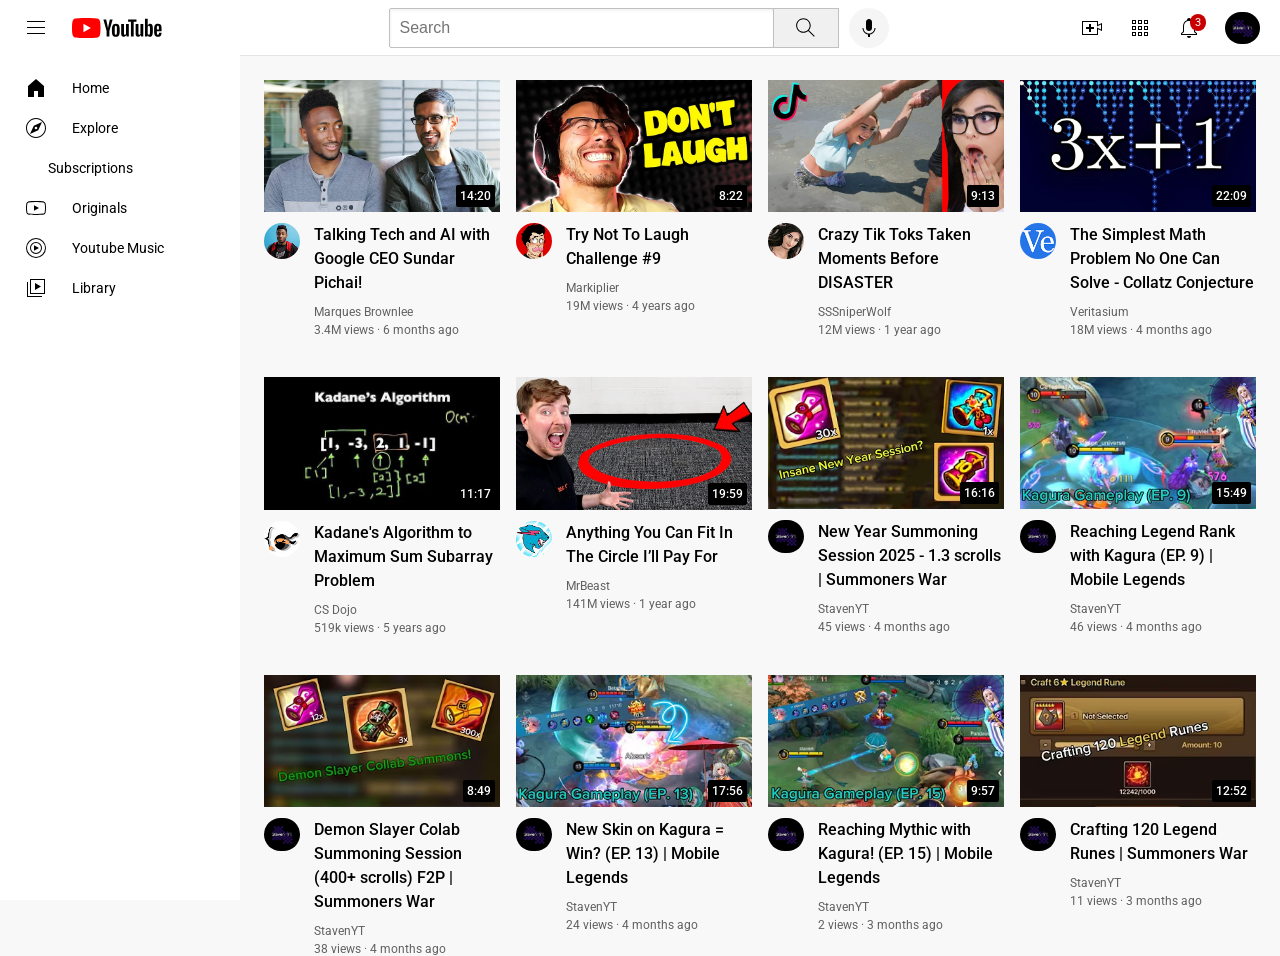
==== index.html @ 682bc0fd "Rename youtube.html to index.html" ====
<!DOCTYPE html>

<html>
    <head>
        <title>YouTube.com Clone</title>

        <link rel="preconnect" href="https://fonts.googleapis.com">
        <link rel="preconnect" href="https://fonts.gstatic.com" crossorigin>
        <link href="https://fonts.googleapis.com/css2?family=Roboto:ital,wght@0,100..900;1,100..900&display=swap" rel="stylesheet">

        <link rel="stylesheet" href="styles/general.css">
        <link rel="stylesheet" href="styles/header.css">
        <link rel="stylesheet" href="styles/sidebar.css">
        <link rel="stylesheet" href="styles/video.css">


    </head>
    <body>
        <!--HEADER -->
        <!-- header is a semantic element - givs meaning when users read this code (works the same as a <div>)-->
        <header class="header">
            <div class="left-section">
                <img class="hamburger-menu" src="icons/hamburger-menu.svg" alt="">
                <img class="youtube-logo" src="icons/youtube-logo.svg" alt="">
            </div>

            <div class="middle-section">
                <input class="search-bar"type="text", placeholder="Search">
                <button class="search-button">
                    <img class="search-icon" src="icons/search.svg" alt="">
                    <div class="tooltip">Search</div>
                </button>
                <button class="voice-search-button">
                    <img class="voice-search-icon" src="icons/voice-search-icon.svg" alt="">
                    <div class="tooltip">Search with your voice</div>
                </button>
            </div>

            <div class="right-section">
                <div class="upload-icon-container">
                    <img class="upload-icon" src="icons/upload.svg" alt="">
                    <div class="tooltip">Create</div>
                </div>
                <div class="youtube-apps-icon-container">
                    <img class="youtube-apps-icon" src="icons/youtube-apps.svg" alt="">
                    <div class="tooltip">Youtube Apps</div>
                </div>
                <div class="notifications-icon-container">
                    <img class="notifications-icon" src="icons/notifications.svg" alt="">
                    <div class="notifications-count">3</div>
                    <div class="tooltip">Youtube Apps</div>
                </div>
                <img class="current-user-picture" src="channel-pictures/channel-7.jpeg" alt="">
            </div>
        </header>

        <!--SIDE BAR-->
        <!-- <nav> is a semantic element. the sidebar will use this <nav> element as it helps us navigate throug the website-->
        <!-- replaced the <div> -->
        <nav class="sidebar">
            <div class="sidebar-link">
                <img src="icons/home.svg" alt="">
                <div>Home</div>
            </div>
            <div class="sidebar-link">
                <img src="icons/explore.svg" alt="">
                <div>Explore</div>
            </div>
            <div class="sidebar-link">
                <img src="icons/subscriptions (1).svg" alt="">
                <div>Subscriptions</div>
            </div>
            <div class="sidebar-link">
                <img src="icons/originals.svg" alt="">
                <div>Originals</div>
            </div>
            <div class="sidebar-link">
                <img src="icons/youtube-music.svg" alt="">
                <div>Youtube Music</div>
            </div>
            <div class="sidebar-link">
                <img src="icons/library.svg" alt="">
                <div>Library</div>
            </div> 
        </nav>

        <!--VIDEOS-->
        <!-- <main> is a semantic element. contains the main content of website, can contain video-grid, and other content -->
        <main>
            <!-- video-grid is known as a section - another semantic element. this is a section of the main content -->
            <section class="video-grid" > <!--Contains all the video previews-->

                <!--container for video 1 -->
                <div class="video-preview">
                    <!--Video image (thumbnail)-->
                    <div class="thumbnail-row">
                        <a href="https://www.youtube.com/watch?v=n2RNcPRtAiY", target="blank">
                            <img class="thumbnail" src="thumbnails/thumbnail-1.webp">
                        </a>
                        <div class="video-time">14:20</div>
                    </div> 

                    <!-- Video info grid, below thumbnail img-->
                    <div class="video-info-grid">
                        <!-- channel picture-->
                        <div class="channel-picture">
                            <div class="profile-picture-container">
                                <a href="https://www.youtube.com/c/mkbhd" target="blank">
                                    <img class="profile-picture" src="channel-pictures/channel-1.jpeg" alt="">
                                </a>
                                <!-- tooltip: -->
                                <!-- put position absolute inside position relative to create a tooltip-->
                                <div class="channel-tooltip">
                                    <img class="channel-tooltip-picture" src="channel-pictures/channel-1.jpeg" alt="">
                                    <div>
                                        <div class="channel-tooltip-name">Marques Brownlee</div>
                                        <div class="channel-tooltip-stats">15M subscribers</div>
                                    </div>
                                </div>
                            </div>
                        </div>

                        <!-- video info-->
                        <div class="video-info">
                            <a href="https://www.youtube.com/watch?v=n2RNcPRtAiY", target="blank">
                                <p class="video-title">
                                    Talking Tech and AI with Google CEO Sundar Pichai!
                                </p>
                            </a>
                            <p class="video-author">
                                    Marques Brownlee
                            </p>
                            <p class="video-stats">
                                    3.4M views &#183; 6 months ago
                            </p>
                        </div>

                    </div>
                </div>
        
                <!-- video 2-->
                <div class="video-preview">
                    <div class="thumbnail-row">
                        <a href="https://www.youtube.com/c/markiplier" target="blank">
                            <img class="thumbnail" src="thumbnails/thumbnail-2.webp">
                        </a>
                        <div class="video-time">8:22</div>
                    </div>
                    <div class="video-info-grid">
                        <div class="profile-picture-container">
                            <div class="channel-picture">
                                <a href="https://www.youtube.com/c/markiplier" target="blank">
                                    <img class="profile-picture" src="channel-pictures/channel-2.jpeg" alt="">
                                </a>
                                <div class="channel-tooltip">
                                    <img class="channel-tooltip-picture" src="channel-pictures/channel-2.jpeg" alt="">
                                    <div>
                                        <div class="channel-tooltip-name">Markiplier</div>
                                        <div class="channel-tooltip-stats">37.5M subscribers</div>
                                    </div>
                                </div>
                        </div>
                        </div>
                        <div class="video-info">
                        <a href="https://www.youtube.com/watch?v=mP0RAo9SKZk" target="blank">
                            <p class="video-title">
                                Try Not To Laugh Challenge #9
                            </p>
                        </a>
                            <p class="video-author">
                                Markiplier
                            </p>
                            <p class="video-stats">
                                19M views &#183; 4 years ago
                            </p>
                        </div>
                    </div>
                </div>
        
                <!-- video 3-->
                <div class="video-preview">
                    <div class="thumbnail-row">
                        <a href="https://www.youtube.com/watch?v=FgjPQQeTh1w" target="blank">
                            <img class="thumbnail" src="thumbnails/thumbnail-3.webp">
                        </a>
                        <div class="video-time">9:13</div>
                    </div>
                    <div class="video-info-grid">
                        <div class="channel-picture">
                            <div class="profile-picture-container">
                                <a href="https://www.youtube.com/user/SSSniperWolf" target="blank">
                                    <img class="profile-picture" src="channel-pictures/channel-3.jpeg" alt="">
                                </a>
                                <div class="channel-tooltip">
                                    <img class="channel-tooltip-picture" src="channel-pictures/channel-3.jpeg" alt="">
                                    <div>
                                        <div class="channel-tooltip-name">SSSniperWolf</div>
                                        <div class="channel-tooltip-stats">34.9M subscribers</div>
                                </div>
                            </div>
                        </div>
                        </div>
                        <div class="video-info">
                            <a href="https://www.youtube.com/watch?v=FgjPQQeTh1w" target="blank">
                                <p class="video-title">
                                    Crazy Tik Toks Taken Moments Before DISASTER
                                </p>
                            </a>
                            <p class="video-author">
                                SSSniperWolf
                            </p>
                            <p class="video-stats">
                                12M views  &#183; 1 year ago
                            </p>
                        </div>
                    </div>
                </div>
        
                <!-- video 4-->
                <div class="video-preview">
                    <div class="thumbnail-row">
                        <a href="https://www.youtube.com/watch?v=094y1Z2wpJg" target="blank">
                            <img class="thumbnail" src="thumbnails/thumbnail-4.webp">
                        </a>
                        <div class="video-time">22:09</div>
                    </div>
                    <div class="video-info-grid">
                        <div class="channel-picture">
                            <div class="profile-picture-container">
                                <a href="https://www.youtube.com/c/veritasium" target="blank">
                                    <img class="profile-picture" src="channel-pictures/channel-4.jpeg" alt="">
                                </a>
                                <div class="channel-tooltip">
                                    <img class="channel-tooltip-picture" src="channel-pictures/channel-4.jpeg" alt="">
                                    <div>
                                        <div class="channel-tooltip-name">Veritasium</div>
                                        <div class="channel-tooltip-stats">18.1M subscribers</div>
                                    </div>
                                </div>
                            </div>
                        </div>
                        <div class="video-info">
                            <a href="https://www.youtube.com/watch?v=094y1Z2wpJg" target="blank">
                                <p class="video-title">
                                    The Simplest Math Problem No One Can Solve - Collatz Conjecture
                                </p>
                            </a>
                            <p class="video-author">
                                Veritasium
                            </p>
                            <p class="video-stats">
                                18M views &#183; 4 months ago
                            </p>
                        </div>
                    </div>
                </div>

                <!-- video 5-->
                <div class="video-preview">
                    <div class="thumbnail-row">
                        <a href="https://www.youtube.com/watch?v=86CQq3pKSUw" target="blank">
                            <img class="thumbnail" src="thumbnails/thumbnail-5.webp">
                        </a>
                        <div class="video-time">11:17</div>
                    </div>
                    <div class="video-info-grid">
                        <div class="channel-picture">
                            <div class="profile-picture-container">
                                <a href="https://www.youtube.com/c/CSDojo" target="blank">
                                    <img class="profile-picture" src="channel-pictures/channel-5.jpeg" alt="">
                                </a>
                                <div class="channel-tooltip">
                                    <img class="channel-tooltip-picture" src="channel-pictures/channel-5.jpeg" alt="">
                                    <div>
                                        <div class="channel-tooltip-name">CS Dojo</div>
                                        <div class="channel-tooltip-stats">1.95M subscribers</div>
                                    </div>
                                </div>
                            </div>
                        </div>
                        <div class="video-info">
                            <a href="https://www.youtube.com/watch?v=86CQq3pKSUw" target="blank">
                                <p class="video-title">
                                    Kadane's Algorithm to Maximum Sum Subarray Problem
                                </p>
                            </a>
                            <p class="video-author">
                                CS Dojo
                            </p>
                            <p class="video-stats">
                                519k views &#183; 5 years ago
                            </p>
                        </div>
                    </div>
                </div>

                <!-- video 6-->
                <div class="video-preview">
                    <div class="thumbnail-row">
                        <a href="https://www.youtube.com/watch?v=yXWw0_UfSFg" target="blank">
                            <img class="thumbnail" src="thumbnails/thumbnail-6.webp">
                        </a>
                        <div class="video-time">19:59</div>
                    </div>
                    <div class="video-info-grid">
                        <div class="channel-picture">
                            <div class="profile-picture-container">
                                <a href="https://www.youtube.com/channel/UCX6OQ3DkcsbYNE6H8uQQuVA" target="blank">
                                    <img class="profile-picture" src="channel-pictures/channel-6.jpeg" alt="">
                                </a>
                                <div class="channel-tooltip">
                                    <img class="channel-tooltip-picture" src="channel-pictures/channel-6.jpeg" alt="">
                                    <div>
                                        <div class="channel-tooltip-name">MrBeast</div>
                                        <div class="channel-tooltip-stats">399M subscribers</div>
                                    </div>
                                </div>    
                            </div>
                        </div>
                        <div class="video-info">
                            <a href="https://www.youtube.com/watch?v=yXWw0_UfSFg" target="blank">
                                <p class="video-title">
                                    Anything You Can Fit In The Circle I’ll Pay For
                                </p>
                            </a>
                            <p class="video-author">
                                MrBeast
                            </p>
                            <p class="video-stats">
                                141M views &#183; 1 year ago
                            </p>
                        </div>
                    </div>
                </div>

                <!-- video 7 -->
                <div class="video-preview">
                    <div class="thumbnail-row">
                        <a href="https://www.youtube.com/watch?v=bC_6ligZa9I&t=19s" target="blank">
                            <img class="thumbnail" src="thumbnails/thumbnail-7.webp">
                        </a>
                        <div class="video-time">16:16</div>
                    </div>
                    <div class="video-info-grid">
                        <div class="channel-picture">
                            <div class="profile-picture-container">
                                <a href="https://www.youtube.com/@Staven_YT" target="blank">
                                    <img class="profile-picture" src="channel-pictures/channel-7.jpeg" alt="">
                                </a>
                                <div class="channel-tooltip">
                                    <img class="channel-tooltip-picture" src="channel-pictures/channel-7.jpeg" alt="">
                                    <div>
                                        <div class="channel-tooltip-name">StavenYT</div>
                                        <div class="channel-tooltip-stats">48 subscribers</div>
                                    </div>
                                </div>    
                            </div>
                        </div>
                        <div class="video-info">
                            <a href="https://www.youtube.com/watch?v=yXWw0_UfSFg" target="blank">
                                <p class="video-title">
                                    New Year Summoning Session 2025 - 1.3 scrolls | Summoners War
                                </p>
                            </a>
                            <p class="video-author">
                                StavenYT
                            </p>
                            <p class="video-stats">
                                45 views &#183; 4 months ago
                            </p>
                        </div>
                    </div>
                </div>

                <!-- video 8 -->
                <div class="video-preview">
                    <div class="thumbnail-row">
                        <a href="https://www.youtube.com/watch?v=UL1Yi0hokeU&t=1s" target="blank">
                            <img class="thumbnail" src="thumbnails/thumbnail-8.webp">
                        </a>
                        <div class="video-time">15:49</div>
                    </div>
                    <div class="video-info-grid">
                        <div class="channel-picture">
                            <div class="profile-picture-container">
                                <a href="https://www.youtube.com/@Staven_YT" target="blank">
                                    <img class="profile-picture" src="channel-pictures/channel-7.jpeg" alt="">
                                </a>
                                <div class="channel-tooltip">
                                    <img class="channel-tooltip-picture" src="channel-pictures/channel-7.jpeg" alt="">
                                    <div>
                                        <div class="channel-tooltip-name">StavenYT</div>
                                        <div class="channel-tooltip-stats">48 subscribers</div>
                                    </div>
                                </div>    
                            </div>
                        </div>
                        <div class="video-info">
                            <a href="https://www.youtube.com/watch?v=yXWw0_UfSFg" target="blank">
                                <p class="video-title">
                                   Reaching Legend Rank with Kagura (EP. 9) | Mobile Legends
                                </p>
                            </a>
                            <p class="video-author">
                                StavenYT
                            </p>
                            <p class="video-stats">
                                46 views &#183; 4 months ago
                            </p>
                        </div>
                    </div>
                </div>

                <!-- video 9 -->
                <div class="video-preview">
                    <div class="thumbnail-row">
                        <a href="https://www.youtube.com/watch?v=B-x_0g3Hb4g&t=30s" target="blank">
                            <img class="thumbnail" src="thumbnails/thumbnail-9.webp">
                        </a>
                        <div class="video-time">8:49</div>
                    </div>
                    <div class="video-info-grid">
                        <div class="channel-picture">
                            <div class="profile-picture-container">
                                <a href="https://www.youtube.com/@Staven_YT" target="blank">
                                    <img class="profile-picture" src="channel-pictures/channel-7.jpeg" alt="">
                                </a>
                                <div class="channel-tooltip">
                                    <img class="channel-tooltip-picture" src="channel-pictures/channel-7.jpeg" alt="">
                                    <div>
                                        <div class="channel-tooltip-name">StavenYT</div>
                                        <div class="channel-tooltip-stats">48 subscribers</div>
                                    </div>
                                </div>    
                            </div>
                        </div>
                        <div class="video-info">
                            <a href="https://www.youtube.com/watch?v=B-x_0g3Hb4g&t=30s" target="blank">
                                <p class="video-title">
                                    Demon Slayer Colab Summoning Session (400+ scrolls) F2P | Summoners War
                                </p>
                            </a>
                            <p class="video-author">
                                StavenYT
                            </p>
                            <p class="video-stats">
                                38 views &#183; 4 months ago
                            </p>
                        </div>
                    </div>
                </div>


                <!-- video 10 -->
                <div class="video-preview">
                    <div class="thumbnail-row">
                        <a href="https://www.youtube.com/watch?v=hj5wWY0syPk" target="blank">
                            <img class="thumbnail" src="thumbnails/thumbnail-10.webp">
                        </a>
                        <div class="video-time">17:56</div>
                    </div>
                    <div class="video-info-grid">
                        <div class="channel-picture">
                            <div class="profile-picture-container">
                                <a href="https://www.youtube.com/@Staven_YT" target="blank">
                                    <img class="profile-picture" src="channel-pictures/channel-7.jpeg" alt="">
                                </a>
                                <div class="channel-tooltip">
                                    <img class="channel-tooltip-picture" src="channel-pictures/channel-7.jpeg" alt="">
                                    <div>
                                        <div class="channel-tooltip-name">StavenYT</div>
                                        <div class="channel-tooltip-stats">48 subscribers</div>
                                    </div>
                                </div>    
                            </div>
                        </div>
                        <div class="video-info">
                            <a href="https://www.youtube.com/watch?v=hj5wWY0syPk" target="blank">
                                <p class="video-title">
                                    New Skin on Kagura = Win? (EP. 13) | Mobile Legends
                                </p>
                            </a>
                            <p class="video-author">
                                StavenYT
                            </p>
                            <p class="video-stats">
                                24 views &#183; 4 months ago
                            </p>
                        </div>
                    </div>
                </div>

                <!-- video 11 -->
                <div class="video-preview">
                    <div class="thumbnail-row">
                        <a href="https://www.youtube.com/watch?v=7GIyh9_GgH0" target="blank">
                            <img class="thumbnail" src="thumbnails/thumbnail-11.webp">
                        </a>
                        <div class="video-time">9:57</div>
                    </div>
                    <div class="video-info-grid">
                        <div class="channel-picture">
                            <div class="profile-picture-container">
                                <a href="https://www.youtube.com/@Staven_YT" target="blank">
                                    <img class="profile-picture" src="channel-pictures/channel-7.jpeg" alt="">
                                </a>
                                <div class="channel-tooltip">
                                    <img class="channel-tooltip-picture" src="channel-pictures/channel-7.jpeg" alt="">
                                    <div>
                                        <div class="channel-tooltip-name">StavenYT</div>
                                        <div class="channel-tooltip-stats">48 subscribers</div>
                                    </div>
                                </div>    
                            </div>
                        </div>
                        <div class="video-info">
                            <a href="https://www.youtube.com/watch?v=7GIyh9_GgH0" target="blank">
                                <p class="video-title">
                                    Reaching Mythic with Kagura! (EP. 15) | Mobile Legends
                                </p>
                            </a>
                            <p class="video-author">
                                StavenYT
                            </p>
                            <p class="video-stats">
                                2 views &#183; 3 months ago
                            </p>
                        </div>
                    </div>
                </div>

                <!-- video 12 -->
                <div class="video-preview">
                    <div class="thumbnail-row">
                        <a href="https://www.youtube.com/watch?v=8J34WHn78UQ" target="blank">
                            <img class="thumbnail" src="thumbnails/thumbnail-12.webp">
                        </a>
                        <div class="video-time">12:52</div>
                    </div>
                    <div class="video-info-grid">
                        <div class="channel-picture">
                            <div class="profile-picture-container">
                                <a href="https://www.youtube.com/@Staven_YT" target="blank">
                                    <img class="profile-picture" src="channel-pictures/channel-7.jpeg" alt="">
                                </a>
                                <div class="channel-tooltip">
                                    <img class="channel-tooltip-picture" src="channel-pictures/channel-7.jpeg" alt="">
                                    <div>
                                        <div class="channel-tooltip-name">StavenYT</div>
                                        <div class="channel-tooltip-stats">48 subscribers</div>
                                    </div>
                                </div>    
                            </div>
                        </div>
                        <div class="video-info">
                            <a href="https://www.youtube.com/watch?v=8J34WHn78UQ" target="blank">
                                <p class="video-title">
                                    Crafting 120 Legend Runes | Summoners War                                
                                </p>
                            </a>
                            <p class="video-author">
                                StavenYT
                            </p>
                            <p class="video-stats">
                                11 views &#183; 3 months ago
                            </p>
                        </div>
                    </div>
                </div>
            </section> <!--end of video grid-->
        </main>
    </body>
</html>
---- styles/general.css ----
/* contains all general CSS code */

body { /* these styles below will be inherited */
    font-family: Roboto, Arial; 
 
    margin: 0;
    padding-top: 80px; /* so header doesn't block the content at top of page */
    padding-left: 96px;  /*space to the left so sidebar doesn't cover */
    padding-right: 24px;
    background-color: rgb(248,248,248);

}

@media (min-width: 1200.1px) {
    body {
        margin-left: 168px; /* space on the outside to the left of body so that main content is not covered */
    }
}

p {
    margin-top: 0;
    margin-bottom: 0;
}

a {
    text-decoration: none;
    color: black;
}
---- styles/header.css ----
/* styles the header */

.header { /* our flexbox container */
    height: 55px;

    display: flex;
    flex-direction: row;
    justify-content: space-between;
    
    position: fixed; /* makes our header sticl at the top of page */
    top: 0; /* 0px from top, left, right of browser */
    left: 0;
    right: 0;
    z-index: 100; /*header will appear in front of the thumnails (the elements that have position other than static */
    background-color: white;

    border-bottom-width: 1px;
    border-bottom-style: solid;
    border-bottom-color: rgb(228,228,228);

}


/*LEFT SECTION OF HEADER*/
.left-section {
    display: flex; /* the header's flexbox doesn't affect the layer within this div's layer,
                    so change .left-section into a div in order to vertically align the hamburger and youtube icon vertically using the align-items:center */
    align-items: center;
}

.hamburger-menu {
    height: 24px;
    margin-left: 24px;
    margin-right: 24px;
}

.youtube-logo {
    height: 20px;
}


/* MIDDLE SECTION */
.middle-section {
    flex: 1; /* where resizing happens, where the search text is within the div */
    margin-left: 70px; 
    margin-right: 35px;
    max-width: 500px; /*width can be max 500px when stretching browsers */
    display: flex;
    align-items: center;
}

.search-bar {
    flex: 1; /*stretches depending on size of the window and takes up remaining space */
    height: 36px;
    padding-left: 10px;
    font-size: 16px;
    border: 1px solid rgb(192,192,192);
    border-radius: 2px;
    box-shadow: inset 1px 2px 3px rgba(0,0,0,0.05); /*inset value sets the box-shadow in the inside */
    width: 0; /*search bar will shrink when resizing webpage */
}

/* targets the placeholder on an input element */
/* uses a pseudoclass */
.search-bar::placeholder {
    font-size: 16px;
}


.search-button {
     height: 40px;
     width: 66px;
     background-color: rgb(240,240,240);
     border-width: 1px;
     border-style: solid;
     border-color: rgb(192,192,192);
     margin-left: -1px; /*negative margin pulls the element, in this case to the left;
                        we did this to move the search button into the input element a little bit */
    margin-right: 10px;

    position: relative;
}

/* applying the property of outer container with position: relative, inner element with position: absolute */
.search-button, 
.voice-search-button,
.upload-icon-container,
.youtube-apps-icon-container,
.notifications-icon-container {
    position: relative;

    display: flex; /*set these button containers to flex, so we can align the tooltip in the center */
    justify-content: center;
    align-items: center;
}
/* ADDING TOOLTIPS */
/* when hovering over icons, a text appears below */
.search-button .tooltip, 
.voice-search-button .tooltip,
.upload-icon-container .tooltip,
.youtube-apps-icon-container .tooltip,
.notifications-icon-container .tooltip {
    position: absolute;
    background-color: gray;
    color: white;
    padding-top: 4px;
    padding-bottom: 4px;
    padding-left: 8px;
    padding-right: 8px;
    border-radius: 2px;
    font-size: 12px;
    bottom: -30px;
    opacity: 0; /* trick: set opacity 0 and when hover set opacity 1 to see */
    transition: opacity 0.15;
    
    pointer-events: none; /*when we hover over the tooltip, it's not going to do anything (won't show) */

    white-space: nowrap; /* prevents text from wrapping around, so text in a horizontal line */
}

/* target tooltip only when hovering search-button */
.search-button:hover .tooltip,
.voice-search-button:hover .tooltip,
.upload-icon-container:hover .tooltip,
.youtube-apps-icon-container:hover .tooltip,
.notifications-icon-container:hover .tooltip {
    opacity: 1;
}
/* end of tooltips code */

.search-icon {
    height: 25px;
}

.voice-search-button {
    height: 40px;
    width: 40px;
    border-radius: 20px; /*set border-radius to half of height or width (whichever is higher) */
    border: none;
    background-color: rgb(245,245,245);
}

.voice-search-icon {
    height: 24px;
}


/* RIGHT SECTION */
.right-section{
    width: 180px;
    margin-right: 20px;
    display: flex;
    align-items: center;
    justify-content: space-between;
    flex-shrink: 0; /*if we resize the webpage to smaller, the icons will not shrink */
}

.upload-icon {
    height: 24px;
}

.youtube-apps-icon {
    height: 24px;
}

.notifications-icon{
    height: 24px;
}

.notifications-icon-container {
    position: relative;
}

.notifications-count {
    position: absolute;
    top: -2px; /*positioned 5px beyond the relative container */
    right: -5px;
    background-color: rgb(200,0,0);
    color: white;
    font-size: 11px;
    padding-left: 5px;
    padding-right: 5px;
    padding-top: 2px;
    padding-bottom: 2px;
    border-radius: 10px;

}

.current-user-picture {
    height: 32px;
    border-radius: 16px;
}
---- styles/sidebar.css ----
/* Responsive Design */
/* width of page <= 1200 px do the following in @media {} */
@media (max-width: 1200px) {
    .sidebar {
        position: fixed;
        left: 0;
        bottom: 0;
        top: 55px; /* set to whatever the height of the header is */
        background-color: white;
        width: 72px;
        z-index: 200; /*sidebar appears in front of header */
        padding-top: 5px;
    }

    .sidebar-link {
        height: 74px;
        display: flex;
        justify-content: center; /* centers horizontally */
        align-items: center; /* vertically centering */
        flex-direction: column; /* lays out elements vertically inside flexbox */
        cursor: pointer;
    }
    
    .sidebar-link:hover {
        background-color: rgb(235,235,235);
    }
    
    
    /* targeting all images inside cladd sidebar-link */
    /* .classname space elements */
    .sidebar-link img {
        height: 24px;
        margin-bottom: 4px;
    }
    
    .sidebar-link div {
        font-size: 10px;
    }
}
/* width of page is > 1200.1px, do the following in @media {} */
@media (min-width: 1200.1px) {
    .sidebar {
        position: fixed;
        left: 0;
        bottom: 0;
        top: 55px; /* set to whatever the height of the header is */
        background-color: white;
        width: 240px;
        z-index: 200; /*sidebar appears in front of header */
        padding-top: 13px;
    }

    .sidebar-link {
        display: flex;
        align-items: center; /* vertically centering */
        cursor: pointer;
        padding: 8px 24px;
    }

    .sidebar-link:hover {
        background-color: rgb(235,235,235);
    }

    .sidebar-link img {
        height: 24px;
        margin-right: 24px;
    }

    .sidebar-link div {
        font-size: 14px;
    }

}
---- styles/video.css ----
/* styles the individual video and video info */

.thumbnail {
    width: 100%; /* image takes up 100% of the container (the column of the grid) */
}

.video-title {
    margin-top: 0;
    font-size: 14px;
    font-weight: 500;
    line-height: 20px;
    margin-bottom: 10px;
}

.video-info-grid {
    display: grid;
    grid-template-columns: 50px 1fr;
}


.profile-picture {
    width: 36px; 
    border-radius: 50px;
}

/* tooltip for profile pic */
.profile-picture-container {
    position: relative;
    display: inline-block;
}

.channel-tooltip {
    background-color: white;
    width: 200px;
    padding: 12px 12px;
    box-shadow: 2px 3px 10px rgba(0,0,0,0.3);
    border-radius: 6px;
    
    position: absolute;
    top: 40px;
    z-index: 300;

    opacity: 0;
    pointer-events: none;

    display: flex;
    align-items: center;
    transition: opacity 0.15s;
}

.profile-picture-container:hover .channel-tooltip {
    opacity: 1;
}

.channel-tooltip-picture {
    width: 50px;
    height: 50px;
    object-fit: cover;
    border-radius: 25px;
    margin-right: 8px;
}

.channel-tooltip-name {
    font-family: Roboto, Arial;
    font-weight: bold;
    font-size: 16px;
    margin-bottom: 4px;
}

.channel-tooltip-stats {
    font-family: Roboto, Arial;
    color: rgb(96,96,96);
    font-size: 14px;
}

/* end of tooltip code */

.thumbnail-row {
    margin-bottom: 8px;

    position: relative; /* position relative acts normal. 
                        Then we can use positon absolute to get time on top of img */
}

.video-author, .video-stats {
    font-size: 12px;
    color: rgb(96, 96, 96);
}

.video-author {
    margin-bottom: 4px;
}

.video-grid {
    display: grid;
    grid-template-columns: 1fr 1fr 1fr;
    column-gap: 16px;
    row-gap: 40px;
}

/* RESPONSIVE DESIGN */
/* css in the { } will activitate when screen size is 750px or less */
/* in this case, in { } when pixel <= 750, we're going to have 2 columns (of videos) */
@media (max-width: 750px) {
    .video-grid {
        grid-template-columns: 1fr 1fr;
    }
}

/* between 751px to 999px, screen display 3 columns */
@media (min-width: 751px) and (max-width: 990px) {
    .video-grid {
        grid-template-columns: 1fr 1fr 1fr;
    }
}

/* once screen size is 1000px, we will have 4 columns */
@media (min-width: 1000px) {
    .video-grid {
        grid-template-columns: 1fr 1fr 1fr 1fr;
        font-size: 14px;
    }

    .video-title {
        font-size: 16px;
        line-height: 24px;
    }
}

/* Responsive design code ends */


.video-time { /* this gets the time displayed on top of the img */
    font-size: 12px;
    font-weight: 500;
    padding: 4px;
    border-radius: 2px;
    background-color: black;
    color: white;
    position: absolute;
    bottom: 8px;
    right: 5px;
}
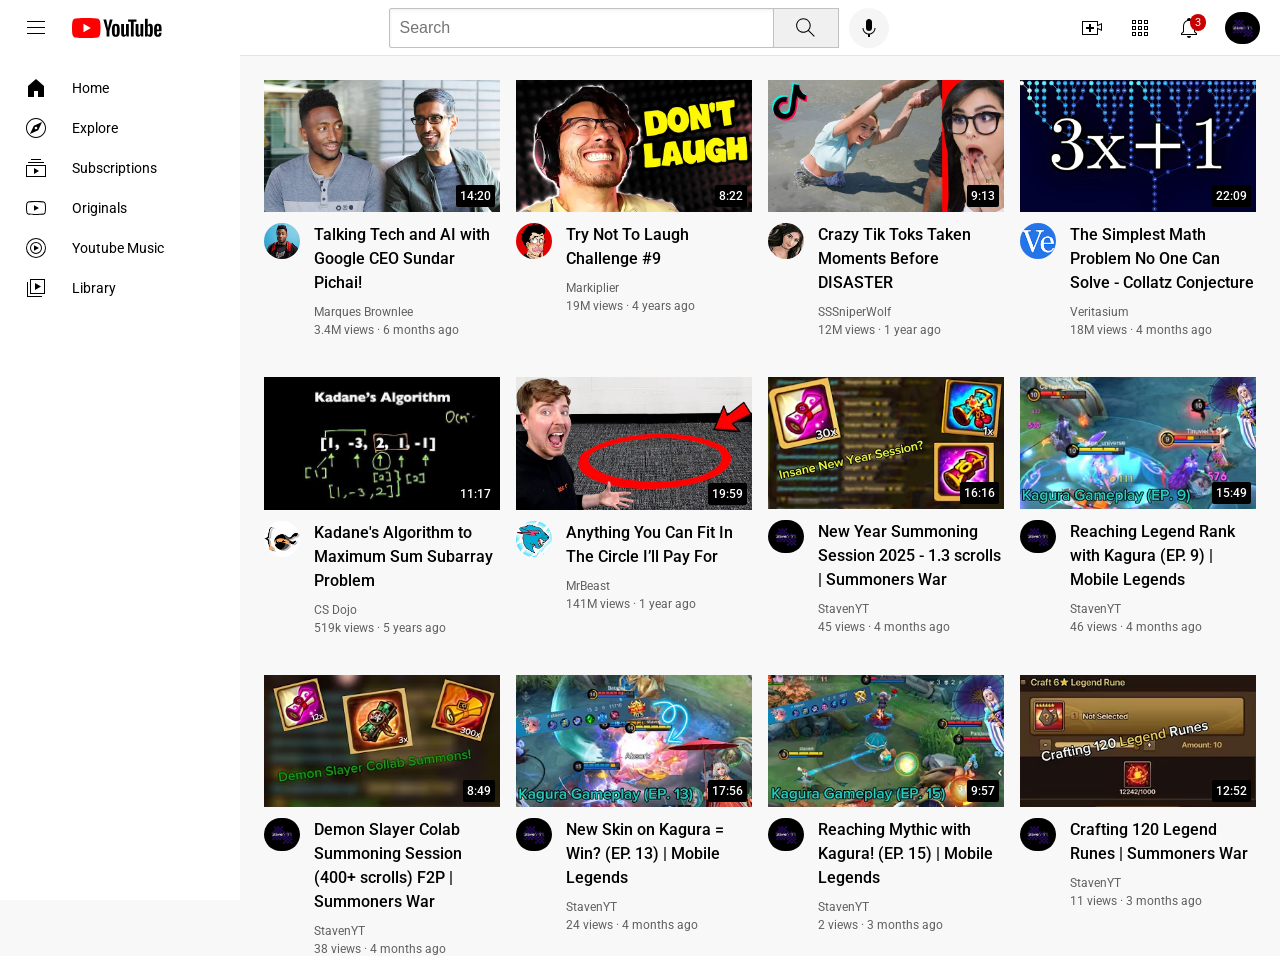
==== commit 16cdddcd: "icon code fixed" ====
--- a/index.html
+++ b/index.html
@@ -67,7 +67,7 @@
                 <div>Explore</div>
             </div>
             <div class="sidebar-link">
-                <img src="icons/subscriptions (1).svg" alt="">
+                <img src="icons/subscriptions.svg" alt="">
                 <div>Subscriptions</div>
             </div>
             <div class="sidebar-link">
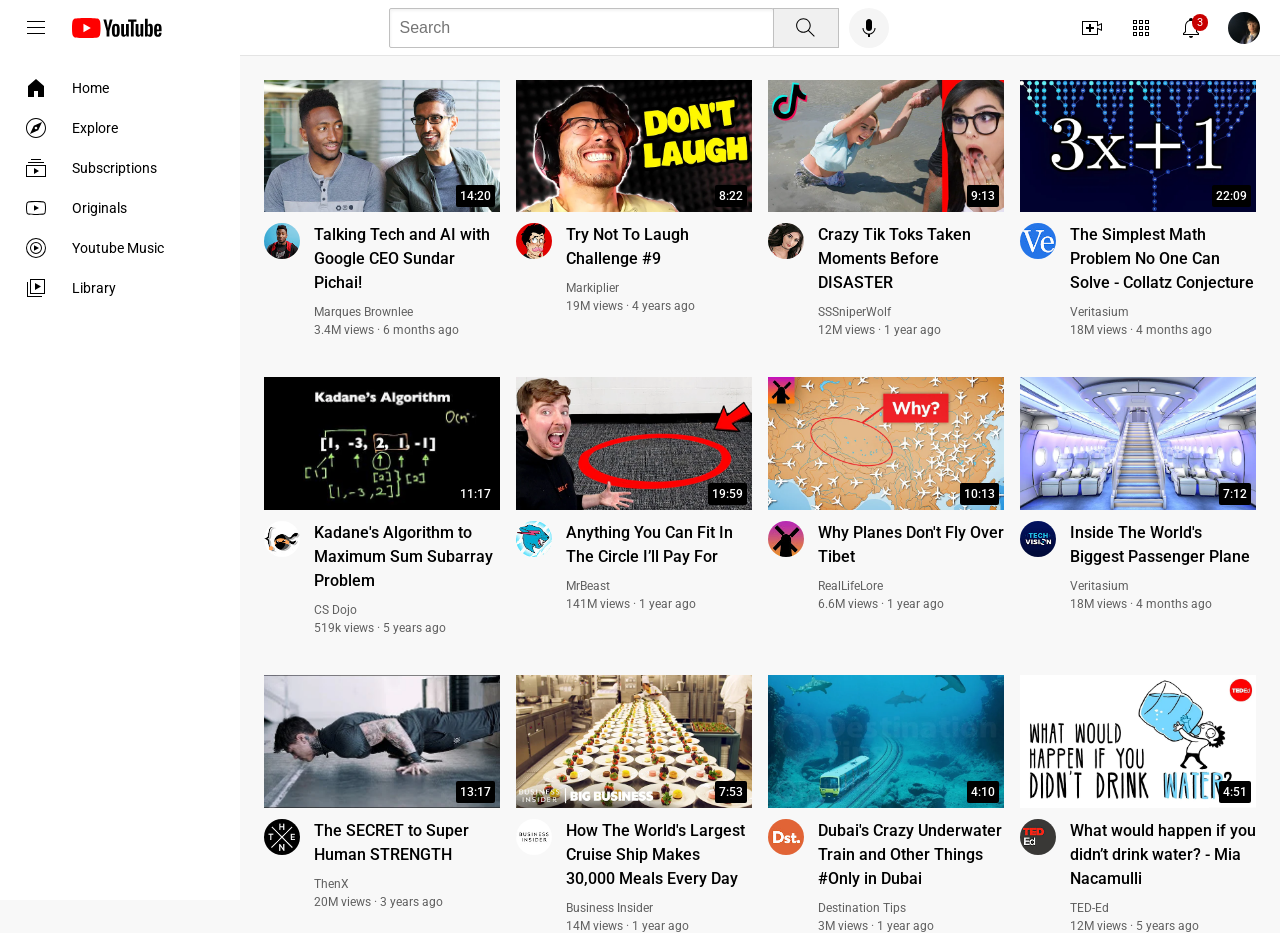
==== commit d57f1cac: "initial commit" ====
--- a/index.html
+++ b/index.html
@@ -50,7 +50,7 @@
                     <div class="notifications-count">3</div>
                     <div class="tooltip">Youtube Apps</div>
                 </div>
-                <img class="current-user-picture" src="channel-pictures/channel-7.jpeg" alt="">
+                <img class="current-user-picture" src="channel-pictures/my-channel.jpeg" alt="">
             </div>
         </header>
 
@@ -336,37 +336,37 @@
                 <!-- video 7 -->
                 <div class="video-preview">
                     <div class="thumbnail-row">
-                        <a href="https://www.youtube.com/watch?v=bC_6ligZa9I&t=19s" target="blank">
+                        <a href="https://www.youtube.com/watch?v=fNVa1qMbF9Y" target="blank">
                             <img class="thumbnail" src="thumbnails/thumbnail-7.webp">
                         </a>
-                        <div class="video-time">16:16</div>
-                    </div>
-                    <div class="video-info-grid">
-                        <div class="channel-picture">
-                            <div class="profile-picture-container">
-                                <a href="https://www.youtube.com/@Staven_YT" target="blank">
+                        <div class="video-time">10:13</div>
+                    </div>
+                    <div class="video-info-grid">
+                        <div class="channel-picture">
+                            <div class="profile-picture-container">
+                                <a href="https://www.youtube.com/@RealLifeLore" target="blank">
                                     <img class="profile-picture" src="channel-pictures/channel-7.jpeg" alt="">
                                 </a>
                                 <div class="channel-tooltip">
                                     <img class="channel-tooltip-picture" src="channel-pictures/channel-7.jpeg" alt="">
                                     <div>
-                                        <div class="channel-tooltip-name">StavenYT</div>
-                                        <div class="channel-tooltip-stats">48 subscribers</div>
-                                    </div>
-                                </div>    
-                            </div>
-                        </div>
-                        <div class="video-info">
-                            <a href="https://www.youtube.com/watch?v=yXWw0_UfSFg" target="blank">
-                                <p class="video-title">
-                                    New Year Summoning Session 2025 - 1.3 scrolls | Summoners War
-                                </p>
-                            </a>
-                            <p class="video-author">
-                                StavenYT
-                            </p>
-                            <p class="video-stats">
-                                45 views &#183; 4 months ago
+                                        <div class="channel-tooltip-name">RealLifeLore</div>
+                                        <div class="channel-tooltip-stats">7.83M subscribers</div>
+                                    </div>
+                                </div>    
+                            </div>
+                        </div>
+                        <div class="video-info">
+                            <a href="https://www.youtube.com/watch?v=fNVa1qMbF9Y" target="blank">
+                                <p class="video-title">
+                                    Why Planes Don't Fly Over Tibet
+                                </p>
+                            </a>
+                            <p class="video-author">
+                                RealLifeLore
+                            </p>
+                            <p class="video-stats">
+                                6.6M views &#183; 1 year ago
                             </p>
                         </div>
                     </div>
@@ -375,37 +375,37 @@
                 <!-- video 8 -->
                 <div class="video-preview">
                     <div class="thumbnail-row">
-                        <a href="https://www.youtube.com/watch?v=UL1Yi0hokeU&t=1s" target="blank">
+                        <a href="https://www.youtube.com/watch?v=lFm4EM1juls" target="blank">
                             <img class="thumbnail" src="thumbnails/thumbnail-8.webp">
                         </a>
-                        <div class="video-time">15:49</div>
-                    </div>
-                    <div class="video-info-grid">
-                        <div class="channel-picture">
-                            <div class="profile-picture-container">
-                                <a href="https://www.youtube.com/@Staven_YT" target="blank">
-                                    <img class="profile-picture" src="channel-pictures/channel-7.jpeg" alt="">
-                                </a>
-                                <div class="channel-tooltip">
-                                    <img class="channel-tooltip-picture" src="channel-pictures/channel-7.jpeg" alt="">
-                                    <div>
-                                        <div class="channel-tooltip-name">StavenYT</div>
-                                        <div class="channel-tooltip-stats">48 subscribers</div>
-                                    </div>
-                                </div>    
-                            </div>
-                        </div>
-                        <div class="video-info">
-                            <a href="https://www.youtube.com/watch?v=yXWw0_UfSFg" target="blank">
-                                <p class="video-title">
-                                   Reaching Legend Rank with Kagura (EP. 9) | Mobile Legends
-                                </p>
-                            </a>
-                            <p class="video-author">
-                                StavenYT
-                            </p>
-                            <p class="video-stats">
-                                46 views &#183; 4 months ago
+                        <div class="video-time">7:12</div>
+                    </div>
+                    <div class="video-info-grid">
+                        <div class="channel-picture">
+                            <div class="profile-picture-container">
+                                <a href="https://www.youtube.com/@adin" target="blank">
+                                    <img class="profile-picture" src="channel-pictures/channel-8.jpeg" alt="">
+                                </a>
+                                <div class="channel-tooltip">
+                                    <img class="channel-tooltip-picture" src="channel-pictures/channel-8.jpeg" alt="">
+                                    <div>
+                                        <div class="channel-tooltip-name">Veritasium</div>
+                                        <div class="channel-tooltip-stats">18.3M subscribers</div>
+                                    </div>
+                                </div>    
+                            </div>
+                        </div>
+                        <div class="video-info">
+                            <a href="https://www.youtube.com/watch?v=lFm4EM1juls" target="blank">
+                                <p class="video-title">
+                                    Inside The World's Biggest Passenger Plane
+                                </p>
+                            </a>
+                            <p class="video-author">
+                                Veritasium
+                            </p>
+                            <p class="video-stats">
+                                18M views &#183; 4 months ago
                             </p>
                         </div>
                     </div>
@@ -414,37 +414,37 @@
                 <!-- video 9 -->
                 <div class="video-preview">
                     <div class="thumbnail-row">
-                        <a href="https://www.youtube.com/watch?v=B-x_0g3Hb4g&t=30s" target="blank">
+                        <a href="https://www.youtube.com/watch?v=ixmxOlcrlUc" target="blank">
                             <img class="thumbnail" src="thumbnails/thumbnail-9.webp">
                         </a>
-                        <div class="video-time">8:49</div>
-                    </div>
-                    <div class="video-info-grid">
-                        <div class="channel-picture">
-                            <div class="profile-picture-container">
-                                <a href="https://www.youtube.com/@Staven_YT" target="blank">
-                                    <img class="profile-picture" src="channel-pictures/channel-7.jpeg" alt="">
-                                </a>
-                                <div class="channel-tooltip">
-                                    <img class="channel-tooltip-picture" src="channel-pictures/channel-7.jpeg" alt="">
-                                    <div>
-                                        <div class="channel-tooltip-name">StavenYT</div>
-                                        <div class="channel-tooltip-stats">48 subscribers</div>
-                                    </div>
-                                </div>    
-                            </div>
-                        </div>
-                        <div class="video-info">
-                            <a href="https://www.youtube.com/watch?v=B-x_0g3Hb4g&t=30s" target="blank">
-                                <p class="video-title">
-                                    Demon Slayer Colab Summoning Session (400+ scrolls) F2P | Summoners War
-                                </p>
-                            </a>
-                            <p class="video-author">
-                                StavenYT
-                            </p>
-                            <p class="video-stats">
-                                38 views &#183; 4 months ago
+                        <div class="video-time">13:17</div>
+                    </div>
+                    <div class="video-info-grid">
+                        <div class="channel-picture">
+                            <div class="profile-picture-container">
+                                <a href="https://www.youtube.com/@OFFICIALTHENXSTUDIOS" target="blank">
+                                    <img class="profile-picture" src="channel-pictures/channel-9.jpeg" alt="">
+                                </a>
+                                <div class="channel-tooltip">
+                                    <img class="channel-tooltip-picture" src="channel-pictures/channel-9.jpeg" alt="">
+                                    <div>
+                                        <div class="channel-tooltip-name">ThenX</div>
+                                        <div class="channel-tooltip-stats">7.83M subscribers</div>
+                                    </div>
+                                </div>    
+                            </div>
+                        </div>
+                        <div class="video-info">
+                            <a href="https://www.youtube.com/watch?v=ixmxOlcrlUc" target="blank">
+                                <p class="video-title">                                 
+                                    The SECRET to Super Human STRENGTH
+                                </p>
+                            </a>
+                            <p class="video-author">
+                                ThenX
+                            </p>
+                            <p class="video-stats">
+                                20M views &#183; 3 years ago
                             </p>
                         </div>
                     </div>
@@ -454,37 +454,37 @@
                 <!-- video 10 -->
                 <div class="video-preview">
                     <div class="thumbnail-row">
-                        <a href="https://www.youtube.com/watch?v=hj5wWY0syPk" target="blank">
+                        <a href="https://www.youtube.com/watch?v=R2vXbFp5C9o" target="blank">
                             <img class="thumbnail" src="thumbnails/thumbnail-10.webp">
                         </a>
-                        <div class="video-time">17:56</div>
-                    </div>
-                    <div class="video-info-grid">
-                        <div class="channel-picture">
-                            <div class="profile-picture-container">
-                                <a href="https://www.youtube.com/@Staven_YT" target="blank">
-                                    <img class="profile-picture" src="channel-pictures/channel-7.jpeg" alt="">
-                                </a>
-                                <div class="channel-tooltip">
-                                    <img class="channel-tooltip-picture" src="channel-pictures/channel-7.jpeg" alt="">
-                                    <div>
-                                        <div class="channel-tooltip-name">StavenYT</div>
-                                        <div class="channel-tooltip-stats">48 subscribers</div>
-                                    </div>
-                                </div>    
-                            </div>
-                        </div>
-                        <div class="video-info">
-                            <a href="https://www.youtube.com/watch?v=hj5wWY0syPk" target="blank">
-                                <p class="video-title">
-                                    New Skin on Kagura = Win? (EP. 13) | Mobile Legends
-                                </p>
-                            </a>
-                            <p class="video-author">
-                                StavenYT
-                            </p>
-                            <p class="video-stats">
-                                24 views &#183; 4 months ago
+                        <div class="video-time">7:53</div>
+                    </div>
+                    <div class="video-info-grid">
+                        <div class="channel-picture">
+                            <div class="profile-picture-container">
+                                <a href="https://www.youtube.com/@BusinessInsider" target="blank">
+                                    <img class="profile-picture" src="channel-pictures/channel-10.jpeg" alt="">
+                                </a>
+                                <div class="channel-tooltip">
+                                    <img class="channel-tooltip-picture" src="channel-pictures/channel-10.jpeg" alt="">
+                                    <div>
+                                        <div class="channel-tooltip-name">Business Insider</div>
+                                        <div class="channel-tooltip-stats">10.1M subscribers</div>
+                                    </div>
+                                </div>    
+                            </div>
+                        </div>
+                        <div class="video-info">
+                            <a href="https://www.youtube.com/watch?v=R2vXbFp5C9o" target="blank">
+                                <p class="video-title">
+                                    How The World's Largest Cruise Ship Makes 30,000 Meals Every Day
+                                </p>
+                            </a>
+                            <p class="video-author">
+                                Business Insider
+                            </p>
+                            <p class="video-stats">
+                                14M views &#183; 1 year ago
                             </p>
                         </div>
                     </div>
@@ -493,37 +493,37 @@
                 <!-- video 11 -->
                 <div class="video-preview">
                     <div class="thumbnail-row">
-                        <a href="https://www.youtube.com/watch?v=7GIyh9_GgH0" target="blank">
+                        <a href="https://www.youtube.com/watch?v=0nZuYyXET3s" target="blank">
                             <img class="thumbnail" src="thumbnails/thumbnail-11.webp">
                         </a>
-                        <div class="video-time">9:57</div>
-                    </div>
-                    <div class="video-info-grid">
-                        <div class="channel-picture">
-                            <div class="profile-picture-container">
-                                <a href="https://www.youtube.com/@Staven_YT" target="blank">
-                                    <img class="profile-picture" src="channel-pictures/channel-7.jpeg" alt="">
-                                </a>
-                                <div class="channel-tooltip">
-                                    <img class="channel-tooltip-picture" src="channel-pictures/channel-7.jpeg" alt="">
-                                    <div>
-                                        <div class="channel-tooltip-name">StavenYT</div>
-                                        <div class="channel-tooltip-stats">48 subscribers</div>
-                                    </div>
-                                </div>    
-                            </div>
-                        </div>
-                        <div class="video-info">
-                            <a href="https://www.youtube.com/watch?v=7GIyh9_GgH0" target="blank">
-                                <p class="video-title">
-                                    Reaching Mythic with Kagura! (EP. 15) | Mobile Legends
-                                </p>
-                            </a>
-                            <p class="video-author">
-                                StavenYT
-                            </p>
-                            <p class="video-stats">
-                                2 views &#183; 3 months ago
+                        <div class="video-time">4:10</div>
+                    </div>
+                    <div class="video-info-grid">
+                        <div class="channel-picture">
+                            <div class="profile-picture-container">
+                                <a href="https://www.youtube.com/@Destinationtips" target="blank">
+                                    <img class="profile-picture" src="channel-pictures/channel-11.jpeg" alt="">
+                                </a>
+                                <div class="channel-tooltip">
+                                    <img class="channel-tooltip-picture" src="channel-pictures/channel-11.jpeg" alt="">
+                                    <div>
+                                        <div class="channel-tooltip-name">Destination Tips</div>
+                                        <div class="channel-tooltip-stats">282K subscribers</div>
+                                    </div>
+                                </div>    
+                            </div>
+                        </div>
+                        <div class="video-info">
+                            <a href="https://www.youtube.com/watch?v=0nZuYyXET3s" target="blank">
+                                <p class="video-title">
+                                    Dubai's Crazy Underwater Train and Other Things #Only in Dubai
+                                </p>
+                            </a>
+                            <p class="video-author">
+                                Destination Tips
+                            </p>
+                            <p class="video-stats">
+                                3M views &#183; 1 year ago
                             </p>
                         </div>
                     </div>
@@ -532,37 +532,37 @@
                 <!-- video 12 -->
                 <div class="video-preview">
                     <div class="thumbnail-row">
-                        <a href="https://www.youtube.com/watch?v=8J34WHn78UQ" target="blank">
+                        <a href="https://www.youtube.com/watch?v=9iMGFqMmUFs" target="blank">
                             <img class="thumbnail" src="thumbnails/thumbnail-12.webp">
                         </a>
-                        <div class="video-time">12:52</div>
-                    </div>
-                    <div class="video-info-grid">
-                        <div class="channel-picture">
-                            <div class="profile-picture-container">
-                                <a href="https://www.youtube.com/@Staven_YT" target="blank">
-                                    <img class="profile-picture" src="channel-pictures/channel-7.jpeg" alt="">
-                                </a>
-                                <div class="channel-tooltip">
-                                    <img class="channel-tooltip-picture" src="channel-pictures/channel-7.jpeg" alt="">
-                                    <div>
-                                        <div class="channel-tooltip-name">StavenYT</div>
-                                        <div class="channel-tooltip-stats">48 subscribers</div>
-                                    </div>
-                                </div>    
-                            </div>
-                        </div>
-                        <div class="video-info">
-                            <a href="https://www.youtube.com/watch?v=8J34WHn78UQ" target="blank">
-                                <p class="video-title">
-                                    Crafting 120 Legend Runes | Summoners War                                
-                                </p>
-                            </a>
-                            <p class="video-author">
-                                StavenYT
-                            </p>
-                            <p class="video-stats">
-                                11 views &#183; 3 months ago
+                        <div class="video-time">4:51</div>
+                    </div>
+                    <div class="video-info-grid">
+                        <div class="channel-picture">
+                            <div class="profile-picture-container">
+                                <a href="https://www.youtube.com/@TEDEd" target="blank">
+                                    <img class="profile-picture" src="channel-pictures/channel-12.jpeg" alt="">
+                                </a>
+                                <div class="channel-tooltip">
+                                    <img class="channel-tooltip-picture" src="channel-pictures/channel-12.jpeg" alt="">
+                                    <div>
+                                        <div class="channel-tooltip-name">TED-Ed</div>
+                                        <div class="channel-tooltip-stats">21.7M subscribers</div>
+                                    </div>
+                                </div>    
+                            </div>
+                        </div>
+                        <div class="video-info">
+                            <a href="https://www.youtube.com/watch?v=9iMGFqMmUFs" target="blank">
+                                <p class="video-title">
+                                    What would happen if you didn’t drink water? - Mia Nacamulli                          
+                                </p>
+                            </a>
+                            <p class="video-author">
+                                TED-Ed
+                            </p>
+                            <p class="video-stats">
+                                12M views &#183; 5 years ago
                             </p>
                         </div>
                     </div>
--- a/styles/header.css
+++ b/styles/header.css
@@ -188,5 +188,7 @@
 
 .current-user-picture {
     height: 32px;
-    border-radius: 16px;
+    width: 32px;
+    border-radius: 50%;
+    object-fit: cover;
 }
